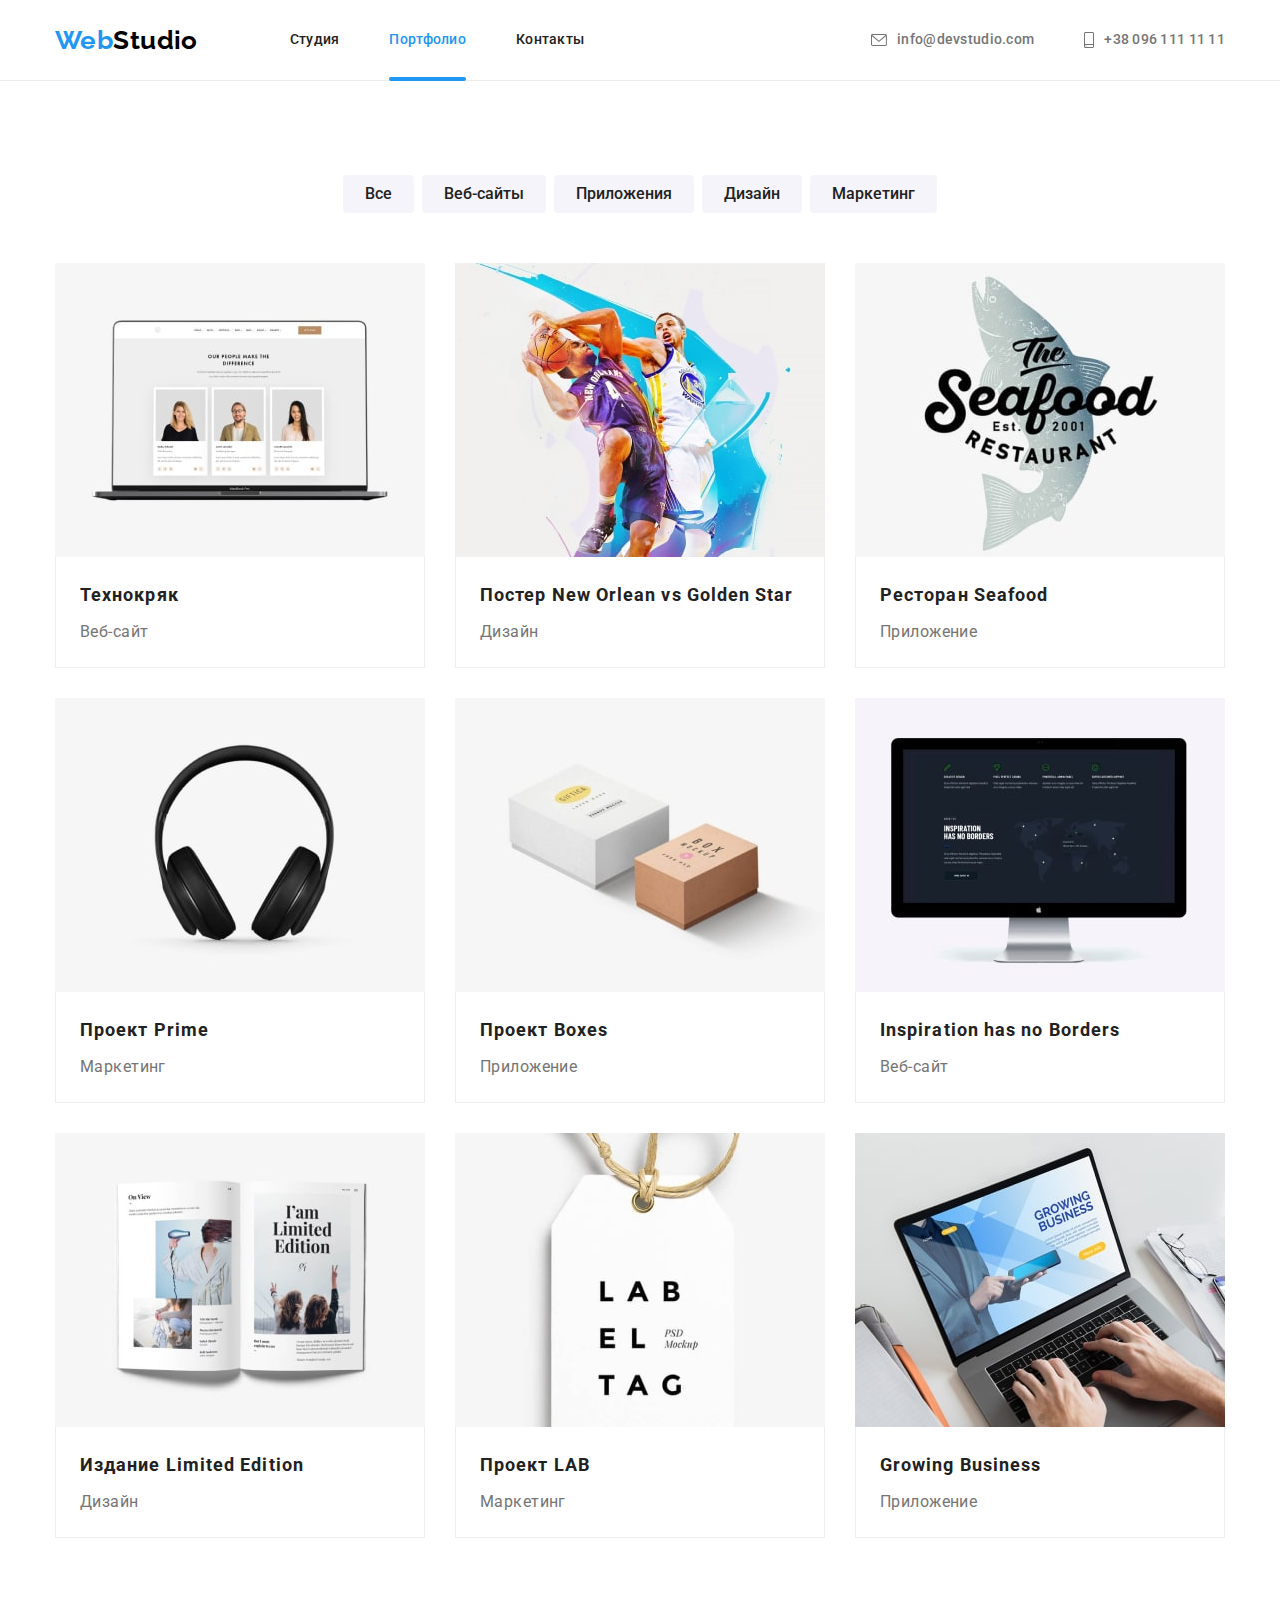
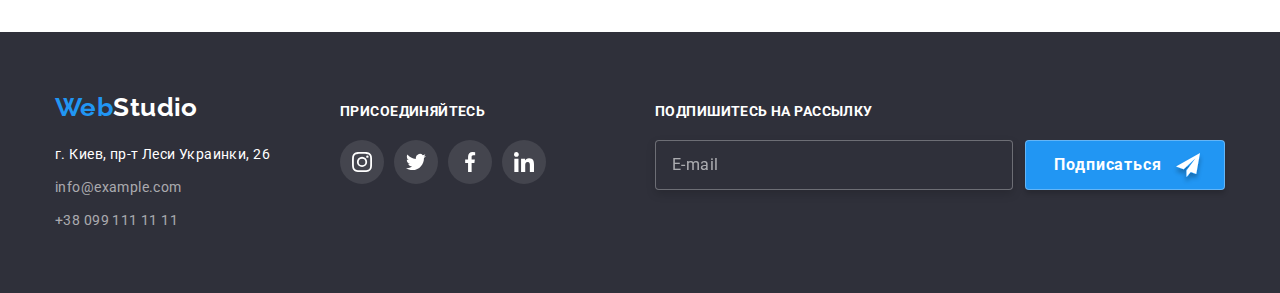
==== portfolio.html @ 06e53507 "begin" ====
<!DOCTYPE html>
<html lang="ru">
<head>
    <meta charset="UTF-8">
    <meta name="viewport" content="width=device-width, initial-scale=1.0">
    <title>WebStudio</title>
    <link rel="preconnect" href="https://fonts.googleapis.com">
    <link rel="preconnect" href="https://fonts.gstatic.com" crossorigin>
    <link href="https://fonts.googleapis.com/css2?family=Raleway:wght@700&family=Roboto:wght@400;500;700;900&display=swap" rel="stylesheet">
    <link rel="stylesheet" href="https://cdnjs.cloudflare.com/ajax/libs/modern-normalize/1.1.0/modern-normalize.min.css">
    <link rel="stylesheet" href="./css/styles.css">
</head>
<body>
     <!-- Header -->
     <header class="header">
        <div class="conteiner main-nav">
            <nav class="navigation">
                <a class="header-logo link" href="./index.html"><span class="logo">Web</span>Studio</a>
                <ul class="navigation-list list">
                    <li class="navigation-list-item">
                        <a class="navigation-list-link link" href="./index.html">Студия</a>
                    </li>
                    <li class="navigation-list-item">
                        <a class="navigation-list-link link current" href="./portfolio.html">Портфолио</a>
                    </li>
                    <li class="navigation-list-item">
                        <a class="navigation-list-link link" href="">Контакты</a>
                    </li>
                </ul>
            </nav>
            <ul class="header-list list">
                <li class="header-list-item">
                    <a class="header-list-link link" href="mailto:info@devstudio.com">
                            <svg class="header-list-svg" width="16" height="12">
                                <use href="./images/icons.svg#envelope"></use>
                            </svg>
                        info@devstudio.com
                    </a>
                </li>
                <li class="header-list-item">
                    <a class="header-list-link link" href="tel:+380961111111">
                            <svg class="header-list-svg" width="10" height="16">
                                <use href="./images/icons.svg#smartphone"></use>
                            </svg>
                            +38 096 111 11 11
                    </a>
                </li>
            </ul>
        </div>
    </header>
    <!-- Portfolio -->
    <main>
        <section class="portfolio section">
            <div class="conteiner">
                <h1 class="visually-hidden">Portfolio</h1>
                <ul class="portfolio-navigation-list list">
                    <li class="portfolio-navigation-item">
                        <button class="portfolio-btn" type="button">Все</button>
                    </li>
                    <li class="portfolio-navigation-item">
                        <button class="portfolio-btn" type="button">Веб-сайты</button>
                    </li>
                    <li class="portfolio-navigation-item">
                        <button class="portfolio-btn" type="button">Приложения</button>
                    </li>
                    <li class="portfolio-navigation-item">
                        <button class="portfolio-btn" type="button">Дизайн</button>
                    </li>
                    <li class="portfolio-navigation-item">
                        <button class="portfolio-btn" type="button">Маркетинг</button>
                    </li>
                </ul>
                <ul class="portfolio-list list">
                    <li class="portfolio-list-item">
                        <a class="portfolio-list-link link" href="">
                            <div class="portfolio-overlay">
                                <img class="portfolio-list-img" src="./images/portfolio1.jpg" alt="Компания 1" width="370" height="294">
                                <p class="portfolio-overlay-text">Ресурс предлагает комплексные предложения с разным уровнем функционала и сервисов. Все это позволит посетителю получить исчерпывающие сведения о компании или частном лице.</p>

                            </div>
                            
                            <div class="portfolio-list-info">
                                <h2 class="portfolio-list-title">Технокряк</h2>
                                <p class="portfolio-list-text">Веб-сайт</p>
                            </div>
                        </a>
                    </li>
                    <li class="portfolio-list-item">
                        <a class="portfolio-list-link link" href="">
                            <div class="portfolio-overlay">
                                <img class="portfolio-list-img" src="./images/portfolio2.jpg" alt="Компания 2" width="370" height="294">
                                <p class="portfolio-overlay-text">Ресурс предлагает комплексные предложения с разным уровнем функционала и сервисов. Все это позволит посетителю получить исчерпывающие сведения о компании или частном лице.</p>

                            </div>
                            
                            <div class="portfolio-list-info">
                                <h2 class="portfolio-list-title">Постер New Orlean vs Golden Star</h2>
                                <p class="portfolio-list-text">Дизайн</p>
                            </div>
                        </a>
                    </li>
                    <li class="portfolio-list-item">
                        <a class="portfolio-list-link link" href="">
                            <div class="portfolio-overlay">
                                <img class="portfolio-list-img" src="./images/portfolio3.jpg" alt="Компания 3" width="370" height="294">
                                <p class="portfolio-overlay-text">Ресурс предлагает комплексные предложения с разным уровнем функционала и сервисов. Все это позволит посетителю получить исчерпывающие сведения о компании или частном лице.</p>

                            </div>
                            <div class="portfolio-list-info">
                                <h2 class="portfolio-list-title">Ресторан Seafood</h2>
                                <p class="portfolio-list-text">Приложение</p>
                            </div>
                        </a>
                    </li>
                    <li class="portfolio-list-item">
                        <a class="portfolio-list-link link" href="">
                            <div class="portfolio-overlay">
                                <img class="portfolio-list-img" src="./images/portfolio4.jpg" alt="Компания 4" width="370" height="294">
                                <p class="portfolio-overlay-text">Ресурс предлагает комплексные предложения с разным уровнем функционала и сервисов. Все это позволит посетителю получить исчерпывающие сведения о компании или частном лице.</p>

                            </div>
                           
                            <div class="portfolio-list-info">
                                <h2 class="portfolio-list-title">Проект Prime</h2>
                                <p class="portfolio-list-text">Маркетинг</p>
                            </div>
                        </a>
                    </li>
                    <li class="portfolio-list-item">
                        <a class="portfolio-list-link link" href="">
                            <div class="portfolio-overlay">
                                <img class="portfolio-list-img" src="./images/portfolio5.jpg" alt="Компания 5" width="370" height="294">
                                <p class="portfolio-overlay-text">Ресурс предлагает комплексные предложения с разным уровнем функционала и сервисов. Все это позволит посетителю получить исчерпывающие сведения о компании или частном лице.</p>

                            </div>
                            
                            <div class="portfolio-list-info">
                                <h2 class="portfolio-list-title">Проект Boxes</h2>
                                <p class="portfolio-list-text">Приложение</p>
                            </div>
                        </a>
                    </li>
                    <li class="portfolio-list-item">
                        <a class="portfolio-list-link link" href="">
                            <div class="portfolio-overlay">
                                <img class="portfolio-list-img" src="./images/portfolio6.jpg" alt="Компания 6" width="370" height="294">
                                <p class="portfolio-overlay-text">Ресурс предлагает комплексные предложения с разным уровнем функционала и сервисов. Все это позволит посетителю получить исчерпывающие сведения о компании или частном лице.</p>

                            </div>
                            
                            <div class="portfolio-list-info">
                                <h2 class="portfolio-list-title">Inspiration has no Borders</h2>
                                <p class="portfolio-list-text">Веб-сайт</p>
                            </div>
                        </a>
                    </li>
                    <li class="portfolio-list-item">
                        <a class="portfolio-list-link link" href="">
                            <div class="portfolio-overlay">
                                <img class="portfolio-list-img" src="./images/portfolio7.jpg" alt="Компания 7" width="370" height="294">
                                <p class="portfolio-overlay-text">Ресурс предлагает комплексные предложения с разным уровнем функционала и сервисов. Все это позволит посетителю получить исчерпывающие сведения о компании или частном лице.</p>

                            </div>
                            
                            <div class="portfolio-list-info">
                                <h2 class="portfolio-list-title">Издание Limited Edition</h2>
                                <p class="portfolio-list-text">Дизайн</p>
                            </div>
                        </a>
                    </li>
                    <li class="portfolio-list-item">
                        <a class="portfolio-list-link link" href="">
                            <div class="portfolio-overlay">
                                <img class="portfolio-list-img" src="./images/portfolio8.jpg" alt="Компания 8" width="370" height="294">
                                <p class="portfolio-overlay-text">Ресурс предлагает комплексные предложения с разным уровнем функционала и сервисов. Все это позволит посетителю получить исчерпывающие сведения о компании или частном лице.</p>

                            </div>
                            
                            <div class="portfolio-list-info">
                                <h2 class="portfolio-list-title">Проект LAB</h2>
                                <p class="portfolio-list-text">Маркетинг</p>
                            </div>
                        </a>
                    </li>
                    <li class="portfolio-list-item">
                        <a class="portfolio-list-link link" href="">
                            <div class="portfolio-overlay">
                                <img class="portfolio-list-img" src="./images/portfolio9.jpg" alt="Компания 9" width="370" height="294">
                                <p class="portfolio-overlay-text">Ресурс предлагает комплексные предложения с разным уровнем функционала и сервисов. Все это позволит посетителю получить исчерпывающие сведения о компании или частном лице.</p>

                            </div>
                            
                            <div class="portfolio-list-info">
                                <h2 class="portfolio-list-title">Growing Business</h2>
                                <p class="portfolio-list-text">Приложение</p>
                            </div>
                        </a>
                    </li>
                </ul>
            </div>

        </section>
    </main>
    <!-- footer -->
    <footer class="footer">
        <div class="conteiner footer-conteiner">
            <div class="footer-info">
                <a class="footer-logo link" href="./index.html"><span class="logo">Web</span>Studio</a>
                <address class="footer-address">
                    <ul class="footer-address-list list">
                        <li class="footer-address-item">
                            <p class="footer-address-text">г. Киев, пр-т Леси Украинки, 26</p>
                        </li>
                        <li class="footer-address-item">
                            <a class="footer-address-link link" href="mailto:info@example.com">info@example.com</a>
                        </li>
                        <li class="footer-address-item">
                            <a class="footer-address-link link" href="tel:+380991111111">+38 099 111 11 11</a>
                        </li>
                    </ul>
                
                </address> 
            </div>
            <div class="footer-social-icon">
                <p class="footer-text">Присоединяйтесь</p>
                <ul class="footer-social-icon-list list">
                    <li class="footer-social-icon-item">
                        <a href="" class="footer-social-icon-link">
                            <svg class="social-icon" width="20" height="20">
                                <use href="./images/icons.svg#instagram"></use>
                            </svg>
                        </a>
                    </li>
                    <li class="footer-social-icon-item">
                        <a href="" class="footer-social-icon-link">
                            <svg class="social-icon" width="20" height="20">
                                <use href="./images/icons.svg#twitter"></use>
                            </svg>
                        </a>
                    </li>
                    <li class="footer-social-icon-item">
                        <a href="" class="footer-social-icon-link">
                            <svg class="social-icon" width="20" height="20">
                                <use href="./images/icons.svg#facebook"></use>
                            </svg>
                        </a>
                    </li>
                    <li class="footer-social-icon-item">
                        <a href="" class="footer-social-icon-link">
                            <svg class="social-icon" width="20" height="20">
                                <use href="./images/icons.svg#linkedin"></use>
                            </svg>
                        </a>
                    </li>
                </ul>


            </div>
            <div class="footer-send">
                <p class="footer-text">Подпишитесь на рассылку</p>
                <form class="footer-form">
                    <label for="footer-name"></label>
                    <input type="email" class="footer-input" name="footer-name" id="footer-name" placeholder="E-mail">
                    <button type="submit" class="footer-btn-send"><span class="send-text">Подписаться</span></button>

                </form>

            </div>
        </div>
    </footer>
    
</body>
</html>
---- css/styles.css ----
:root {
    --accent-color: #2196F3;
    --main-color: #212121; 
    --second-color: #757575;
    --next-color: #FFFFFF;
    --primary-black-color: #000000;
    --bg-color:#2F303A;
    --second-bg-color: #F5F4FA;
    --address-link-color: rgba(255, 255, 255, 0.6);
    --border-color: #EEEEEE;
}
 
body {
    font-family: 'Roboto',  Tahoma, sans-serif;
    color: var( --main-color);
    background-color: var(--next-color);
    letter-spacing: 0.03em;
    font-size: 14px;
}
p, h1, h2, h3, h4, h5, h6 {
    margin: 0;
}
ul {
    padding-left: 0;
    margin: 0;
}
img{
    display: block;
    max-width: 100%;
    height: auto;
}
.link {
    text-decoration: none;
}
.list {
    list-style: none;
}
.visually-hidden {
    position: absolute;
    white-space: nowrap;
    width: 1px;
    height: 1px;
    overflow: hidden;
    border: 0;
    padding: 0;
    clip: rect(0 0 0 0);
    clip-path: inset(50%);
    margin: -1px;
  }
 
.conteiner{
    width: 1200px;
    padding-left: 15px;
    padding-right: 15px;
    margin: 0 auto;

}
.section{
    padding-top: 94px;
    padding-bottom: 94px;
}
.header{
    border-bottom: 1px solid #ECECEC;
}

.header-logo {
    margin-right: 92px;

    font-family: 'Raleway';
    font-weight: 700;
    font-size: 26px;
    line-height: 1.19;
    color: var(--primary-black-color);

}
.logo {
    color: var(--accent-color);
}
.main-nav{
    display: flex;
    align-items: center;
    justify-content: space-between;
}
.navigation{
    display: flex;
    align-items: center;
}
.navigation-list{
    display: flex;
}
.navigation-list-item:not(:last-child){
    margin-right: 50px;
}
.navigation-list-link {
    position: relative;
    display: block;
    padding-top: 32px;
    padding-bottom: 32px;
    

    font-weight: 500;
    line-height: 1.14;
    letter-spacing: 0.02em;
    color: var( --main-color);

    transition: color 250ms cubic-bezier(0.4, 0, 0.2, 1);
}
.current {
    color: var(--accent-color);
}
.current::after{
    content: "";
    display: block;
    position: absolute;
    bottom: -1px;
    height: 4px;
    width: 100%;
    border-radius: 2px;
    background-color: var(--accent-color);
}
.header-list{
    display: flex;
}
.header-list-item:not(:last-child){
    margin-right: 50px;
}

.header-list-link{
    display: flex;
    align-items: center;
    padding-top: 32px;
    padding-bottom: 32px;

    font-weight: 500;
    line-height: 1.14;
    letter-spacing: 0.02em;
    color: var( --second-color);
    fill: var(--second-color);
    
    transition: color 250ms cubic-bezier(0.4, 0, 0.2, 1),
                fill 250ms cubic-bezier(0.4, 0, 0.2, 1);

}
.navigation-list-link:hover,
.navigation-list-link:focus{
    color: var(--accent-color);
}
.header-list-svg{
    margin-right: 10px;
    
}

.header-list-link:hover,
.header-list-link:focus{
    color: var(--accent-color);
    fill: var(--accent-color);
    
}


.hero{
    padding-top: 200px;
    padding-bottom: 200px;
    text-align: center;

    height: 600px;
    max-width: 1600px;
    margin-left: auto;
    margin-right: auto;
    background-color: var(--bg-color);
    background-image: linear-gradient(rgba(47, 48, 58, 0.4), rgba(47, 48, 58, 0.4)), url(../images/hero.jpg);
    background-repeat: no-repeat;
    background-size: cover;
    background-position: center;
    
 }
.hero-title{
    width: 696px;
    margin: 0 auto;
    margin-bottom: 30px;
    font-weight: 900;
    font-size: 44px;
    line-height: 1.36;
    letter-spacing: 0.06em;
    text-transform: uppercase;
    color: var(--next-color);
}
.hero-btn{
    text-align: center;
    border: none;
    border-radius: 4px;
    
    background-color: var(--accent-color);
    font-family: 'Roboto';
    font-weight: 700;
    font-size: 16px;
    line-height: 1.88;
    letter-spacing: 0.06em;
    color: var(--next-color);
    cursor: pointer;
    
    min-width: 200px;
    height: 50px;

}
.about-us-list{
    display: flex;
}
.about-us-item{
    width: 270px;
}
.about-us-item:not(:last-child){
    margin-right: 30px;
}
.about-us-icon{
    display: flex;
    justify-content: center;
    align-items: center;
    height: 120px;
    background-color: #F5F4FA;
    border-radius: 4px;
    margin-bottom: 30px;
}
.about-us-title{
    margin-bottom: 10px;

    font-size: 14px;
    line-height: 1.14;
    text-transform: uppercase;
}
.about-us-text{
    line-height: 1.71;
    color: var(--second-color);
}
.our-work{
    padding-bottom: 94px;
}
.our-work-list{
    display: flex;
}
.our-work-item:not(:last-child){
margin-right: 30px;
}
.our-work-item{
    position: relative;
}
.our-work-content{
    display: flex;
    justify-content: center;
    align-items: center;
    position: absolute;
    bottom: 0;
    left: 0;
    width: 100%;
    height: 70px;
    background-color: rgba(47, 48, 58, 0.8);
    
}
.our-work-text{
    font-weight: 700;
    line-height: 1.14;
    text-transform: uppercase;

    color: #FFFFFF;

}
.our-work-title,
.our-team-title,
.client-title{
    margin-bottom: 50px;
    font-size: 36px;
    line-height: 1.17;
    text-align: center;
}
.our-team{
    background-color:#F5F4FA;
}
.our-team-list{
    display: flex;
}
.our-team-item{
    width: 270px;
    border-radius: 4px;
    overflow: hidden;
    background-color: #fff;
    box-shadow: 0px 4px 4px 0px rgba(0, 0, 0, 0.25);
}
.our-team-item:not(:last-child){
    margin-right: 30px;
}
.our-team-info{
    padding-top: 30px;
    padding-bottom: 30px;
    padding-right: 32px;
    padding-left: 32px;
    text-align: center;
}
.our-team-name{
    margin-bottom: 10px;
    font-weight: 500;
    font-size: 16px;
    line-height: 1.19;
}

.our-team-text{
    font-size: 16px;
    line-height: 1.19;
    color: var(--second-color);
}
.our-team-social-icon-list{
    display: flex;
    justify-content: space-between;
    margin-top: 16px;
}
.our-team-social-icon-link{
    display: flex;
    justify-content: center;
    align-items: center;
    width: 44px;
    height: 44px;
    border-radius: 50%;
    fill: #AFB1B8; 

    transition: background-color 250ms cubic-bezier(0.4, 0, 0.2, 1),
                fill 250ms cubic-bezier(0.4, 0, 0.2, 1);
}

.our-team-social-icon-link:hover,
.our-team-social-icon-link:focus{
    background-color: var(--accent-color);
    fill: var(--next-color);
}
.client-list{
    display: flex;
}
.client-link{
    display: flex;
    justify-content: center;
    align-items: center;
    width: 170px;
    height: 92px;
    border-radius: 4px;
    fill: #AFB1B8; 
    border: 1px solid #AFB1B8;

    transition: border 250ms cubic-bezier(0.4, 0, 0.2, 1),
                fill 250ms cubic-bezier(0.4, 0, 0.2, 1);
}
.client-link:hover,
.client-link:focus{
    border: 1px solid var(--accent-color);
    fill: var(--accent-color);
}
.client-item:not(:last-child){
    margin-right: 30px;
}
.footer{
    background-color: var(--bg-color);
    padding-top: 60px;
    padding-bottom: 60px;
    }
.footer-conteiner{
    display: flex;
    align-items: baseline;
    }
.footer-logo {
    font-family: 'Raleway';
    font-weight: 700;
    font-size: 26px;
    line-height: 1.19;
    color: var(--next-color);

}
.logo {
    color: var(--accent-color);
}

.footer-address{
    margin-top: 20px;
}
.footer-address-item:not(:last-child){
    margin-bottom: 9px;
}
.footer-address-text{
    font-style: normal;
    line-height: 1.71;
    color: var(--next-color);

}
.footer-address-link{
    font-style: normal;
    line-height: 1.71;
    color: var(--address-link-color);
}

.footer-text{
    font-weight: 700;
    line-height: 1.14;
    text-transform: uppercase;
    color: #FFFFFF;
    margin-bottom: 20px;

}
.footer-social-icon{
    margin-left: 70px;
    margin-right: auto;
}
.footer-social-icon-list{
    display: flex;
}
.footer-social-icon-item:not(:last-child){
    margin-right: 10px;
}
.footer-social-icon-link{
    display: flex;
    justify-content: center;
    align-items: center;
    width: 44px;
    height: 44px;
    border-radius: 50%;
    fill: var(--next-color);
    background-color: rgba(255, 255, 255, 0.1);

    transition: background-color 250ms cubic-bezier(0.4, 0, 0.2, 1);
}
.footer-social-icon-link:hover,
.footer-social-icon-link:focus{
    background-color: var(--accent-color);
}
.footer-form{
    display: flex;
}
.footer-form input::placeholder{
    font-family: 'Roboto';
font-style: normal;
font-weight: 400;
font-size: 16px;
line-height: 1.25;
align-items: center;
letter-spacing: 0.03em;

color: rgba(255, 255, 255, 0.6);

}
.footer-input{
    width: 358px;
    height: 50px;
    border: 1px solid rgba(255, 255, 255, 0.3);
    filter: drop-shadow(0px 4px 4px rgba(0, 0, 0, 0.15));
    border-radius: 4px;
    background-color: var(--bg-color);
    padding-left: 16px;
    color: var(--next-color);
}
.footer-btn-send{
    min-width: 200px;
    height: 50px;
    background-color: var(--accent-color);
    color: var(--next-color);
    cursor: pointer;
    border: 1px solid rgba(255, 255, 255, 0.3);
    box-shadow: 0px 4px 4px rgba(0, 0, 0, 0.15);
    border-radius: 4px;
    margin-left: 12px;
}
.send-text{
    font-family: 'Roboto';
    font-weight: 700;
    font-size: 16px;
    line-height: 1.88;
    letter-spacing: 0.06em;
       
    display: flex;
    justify-content: center;
    align-items: center;
     
}
.send-text::after{
    content: url(../images/icon-send.svg);
    
    width: 24px;
    height: 24px;
    margin-left: 10px;
       
}
.backdrop{
    position: fixed;
    width: 100%;
    height: 100%;
    top: 0;
    left: 0;
    background-color: rgba(0, 0, 0, 0.2);
    opacity: 1;
    transition: opacity 250ms cubic-bezier(0.4, 0, 0.2, 1);
    
    
}
.modal{
    width: 528px;
    
    background-color: #fff;
    border-radius: 4px;
    box-shadow: (0px 4px 4px rgba(0, 0, 0, 0.25));

    position: absolute;
    top: 50%;
    left: 50%;
    transform: translate(-50%, -50%) scale(1,1);
    transition: transform 250ms cubic-bezier(0.4, 0, 0.2, 1);
    
    padding: 40px;
    
}
.close-btn{
    position: absolute;
    top: 8px;
    right: 8px;
    display: flex;
    justify-content: center;
    align-items: center;
    width: 30px;
    height: 30px;
    
    background-color: #fff;
    border-radius: 50%;
    border: 1px solid rgba(0, 0, 0, 0.1);
    transition: fill 250ms cubic-bezier(0.4, 0, 0.2, 1);
}
.close-btn:hover,
.close-btn:focus{
   fill: var(--accent-color);
}
.modal-title{
font-weight: 700;
font-size: 20px;
line-height: 1.15;
text-align: center;
margin-bottom: 12px;
    
}
.modal-form{
    width: 448px;
}
.modal-form-group{
    display: flex;
    flex-direction: column;
}
.modal-form-group:not(:last-child){
    margin-bottom: 10px;
}
.modal-form-group:last-child{

    margin-bottom: 20px;    
}
.modal-form-text{
    font-size: 12px;
    line-height: 1.17;
    letter-spacing: 0.01em;
    margin-bottom: 4px;

    color: var(--second-color);

}
.modal-form-part{
    position: relative;
}
.modal-input{
    padding: 11px 42px;
    border: 1px solid rgba(33, 33, 33, 0.2);
    border-radius: 4px;
    width: 100%;
    transition: outline-color 250ms cubic-bezier(0.4, 0, 0.2, 1);

}
.modal-svg{
    position: absolute;
    top: 50%;
    left: 12px;
    transform: translateY(-50%);
    transition: fill 250ms cubic-bezier(0.4, 0, 0.2, 1);
}
.modal-textarea:focus,
.modal-input:focus{
   outline-color: var(--accent-color);
}

.modal-input:focus +.modal-svg{
    fill: var(--accent-color);
}
.modal-textarea{
    resize: none;
    width: 100%;
    height: 120px;
    border: 1px solid rgba(33, 33, 33, 0.2);
    border-radius: 4px; 
    padding: 12px 16px;
    transition: outline-color 250ms cubic-bezier(0.4, 0, 0.2, 1);

}
.modal-textarea::placeholder{
    font-family: 'Roboto';
    font-style: normal;
    font-weight: 400;
    font-size: 12px;
    line-height: 14px;
    letter-spacing: 0.01em;


    color: rgba(117, 117, 117, 0.5);
}

.checkbox-input{
    position: absolute;
    width: 1px;
    height: 1px;
    margin: -1px;
    border: 0;
    padding: 0;
    clip: rect(0 0 0 0);
    overflow: hidden;
}

.checkbox-text{
    line-height: 1.71;
    color: #757575;
}
.checkbox-link{
    line-height: 1.71;
    color: var(--accent-color);
    text-decoration-line: underline;

}
.checkbox-text::before{
    content: " ";
    display: inline-block;
    width: 16px;
    height: 15px;
    margin-right: 8px;
    border: 2px solid #212121;
    vertical-align: middle;
   
}
.checkbox-input:checked + .checkbox-label .checkbox-text::before{
    background-color: var(--accent-color);
    background-image: url(../images/iconcheck.svg);
    border: 2px solid var(--accent-color);
}
.modal-checkbox{
    text-align: center;
}
.modal-form-btn{
    text-align: center;
    margin-top: 30px;
}
.modal-btn-send{
    text-align: center;
    border: none;
    border-radius: 4px;
    
    background-color: var(--accent-color);
    box-shadow: 0px 4px 4px rgba(0, 0, 0, 0.15);
    font-family: 'Roboto';
    font-weight: 700;
    font-size: 16px;
    line-height: 1.88;
    letter-spacing: 0.06em;
    color: var(--next-color);
    cursor: pointer;
    
    min-width: 200px;
    height: 50px;
    transition: background-color 250ms cubic-bezier(0.4, 0, 0.2, 1);

}
.modal-btn-send:hover,
.modal-btn-send:focus{
    background-color: #188CE8;
}
.is-hidden{
    opacity: 0;
    visibility: hidden;
    pointer-events: none;
}
.is-hidden .modal{
    transform: translate(-50%, -50%) scale(0.1,0.1);
}

.portfolio-navigation-list{
    display: flex;
    justify-content: center;
    margin-bottom: 50px;
}
.portfolio-navigation-item:not(:last-child){
    margin-right: 8px;
}
.portfolio-btn{
    cursor: pointer;
    border: none;
    border-radius: 4px;
    padding: 6px 22px;
    font-family: 'Roboto';
    font-weight: 500;
    font-size: 16px;
    line-height: 1.62;
    color: var(--main-color);
    background-color: var(--second-bg-color);
    transition: background-color 250ms cubic-bezier(0.4, 0, 0.2, 1),
                color 250ms cubic-bezier(0.4, 0, 0.2, 1),
                box-shadow 250ms cubic-bezier(0.4, 0, 0.2, 1);


}
.portfolio-btn:hover,
.portfolio-btn:focus{
    color: var(--next-color);
    background-color: var(--accent-color);
    box-shadow: 0px 4px 4px 0px rgba(0, 0, 0, 0.25);
}

.portfolio-list{
    display: flex;
    flex-wrap: wrap;

    margin-left: -30px;
    margin-top: -30px;
}
.portfolio-list-item{
    flex-basis: calc(100%/3-30px);
    margin-left: 30px;
    margin-top: 30px;

}
.portfolio-list-link{
    display: block;

    transition: overflow 250ms cubic-bezier(0.4, 0, 0.2, 1),
                border-radius 250ms cubic-bezier(0.4, 0, 0.2, 1),
                box-shadow 250ms cubic-bezier(0.4, 0, 0.2, 1);
}
.portfolio-list-link:hover,
.portfolio-list-link:focus{
    overflow: hidden;
    border-radius: 4px;
    box-shadow: 0px 4px 4px 0px rgba(0, 0, 0, 0.25);
}
.portfolio-overlay{
    position: relative;
    overflow: hidden;
    
}
.portfolio-overlay-text{
    position: absolute;
    left: 0;
    top: 0;
    width: 100%;
    height: 100%;
    padding: 63px 24px;
    background-color: rgba(33, 150, 243, 0.9);

    font-size: 18px;
    line-height: 1.56;
    letter-spacing: 0.03em;
    color: #FFFFFF;
    transform: translateY(101%);
    transition: transform 250ms cubic-bezier(0.4, 0, 0.2, 1);
    
}
.portfolio-list-link:hover .portfolio-overlay-text{
    transform: translateY(0);
}

.portfolio-list-info{
    padding: 20px 24px;
    border-right: 1px solid var(--border-color);
    border-bottom: 1px solid var(--border-color);
    border-left: 1px solid var(--border-color);
    
}
.portfolio-list-title{
    margin-bottom: 4px;

    font-weight: 700;
    font-size: 18px;
    line-height: 2;
    letter-spacing: 0.06em;
    color: var(--main-color)

}
.portfolio-list-text{
    font-size: 16px;
    line-height: 1.88;
    color: var(--second-color);
}
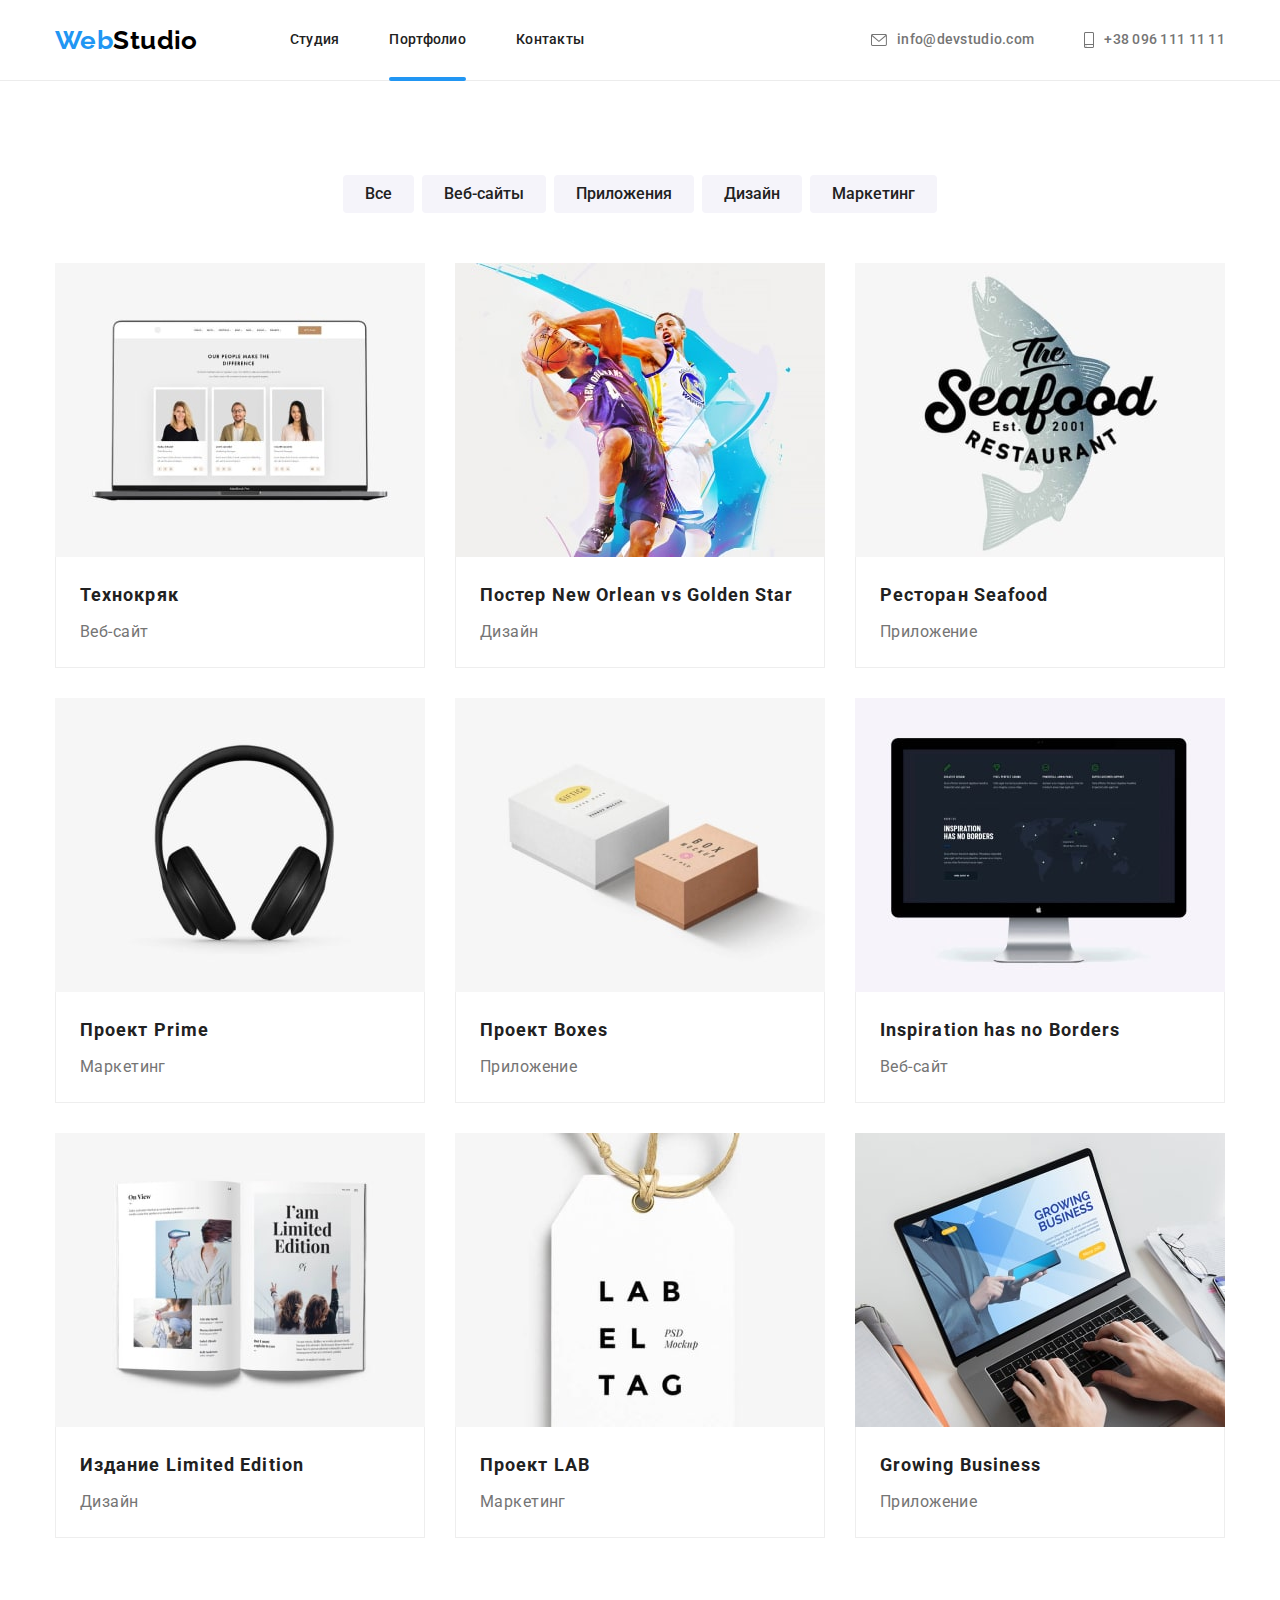
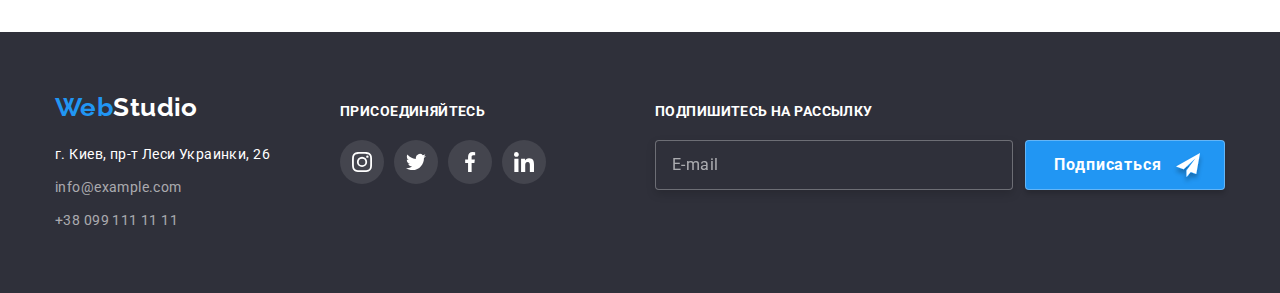
==== commit d82e4c72: "Sass" ====
--- a/portfolio.html
+++ b/portfolio.html
@@ -8,38 +8,38 @@
     <link rel="preconnect" href="https://fonts.gstatic.com" crossorigin>
     <link href="https://fonts.googleapis.com/css2?family=Raleway:wght@700&family=Roboto:wght@400;500;700;900&display=swap" rel="stylesheet">
     <link rel="stylesheet" href="https://cdnjs.cloudflare.com/ajax/libs/modern-normalize/1.1.0/modern-normalize.min.css">
-    <link rel="stylesheet" href="./css/styles.css">
+    <link rel="stylesheet" href="./css/main.min.css">
 </head>
 <body>
      <!-- Header -->
      <header class="header">
         <div class="conteiner main-nav">
             <nav class="navigation">
-                <a class="header-logo link" href="./index.html"><span class="logo">Web</span>Studio</a>
+                <a class="logo link" href="./index.html"><span class="logo__accent">Web</span>Studio</a>
                 <ul class="navigation-list list">
-                    <li class="navigation-list-item">
-                        <a class="navigation-list-link link" href="./index.html">Студия</a>
-                    </li>
-                    <li class="navigation-list-item">
-                        <a class="navigation-list-link link current" href="./portfolio.html">Портфолио</a>
-                    </li>
-                    <li class="navigation-list-item">
-                        <a class="navigation-list-link link" href="">Контакты</a>
+                    <li class="navigation-list__item">
+                        <a class="navigation-list__link link " href="./index.html">Студия</a>
+                    </li>
+                    <li class="navigation-list__item">
+                        <a class="navigation-list__link link current" href="./portfolio.html">Портфолио</a>
+                    </li>
+                    <li class="navigation-list__item">
+                        <a class="navigation-list__link link" href="">Контакты</a>
                     </li>
                 </ul>
             </nav>
-            <ul class="header-list list">
-                <li class="header-list-item">
-                    <a class="header-list-link link" href="mailto:info@devstudio.com">
-                            <svg class="header-list-svg" width="16" height="12">
+            <ul class="info-list list">
+                <li class="info-list__item">
+                    <a class="info-list__link link" href="mailto:info@devstudio.com">
+                            <svg class="info-list__svg" width="16" height="12">
                                 <use href="./images/icons.svg#envelope"></use>
                             </svg>
                         info@devstudio.com
                     </a>
                 </li>
-                <li class="header-list-item">
-                    <a class="header-list-link link" href="tel:+380961111111">
-                            <svg class="header-list-svg" width="10" height="16">
+                <li class="info-list__item">
+                    <a class="info-list__link link" href="tel:+380961111111">
+                            <svg class="info-list__svg" width="10" height="16">
                                 <use href="./images/icons.svg#smartphone"></use>
                             </svg>
                             +38 096 111 11 11
@@ -53,146 +53,146 @@
         <section class="portfolio section">
             <div class="conteiner">
                 <h1 class="visually-hidden">Portfolio</h1>
-                <ul class="portfolio-navigation-list list">
-                    <li class="portfolio-navigation-item">
-                        <button class="portfolio-btn" type="button">Все</button>
-                    </li>
-                    <li class="portfolio-navigation-item">
-                        <button class="portfolio-btn" type="button">Веб-сайты</button>
-                    </li>
-                    <li class="portfolio-navigation-item">
-                        <button class="portfolio-btn" type="button">Приложения</button>
-                    </li>
-                    <li class="portfolio-navigation-item">
-                        <button class="portfolio-btn" type="button">Дизайн</button>
-                    </li>
-                    <li class="portfolio-navigation-item">
-                        <button class="portfolio-btn" type="button">Маркетинг</button>
-                    </li>
-                </ul>
-                <ul class="portfolio-list list">
-                    <li class="portfolio-list-item">
-                        <a class="portfolio-list-link link" href="">
-                            <div class="portfolio-overlay">
-                                <img class="portfolio-list-img" src="./images/portfolio1.jpg" alt="Компания 1" width="370" height="294">
-                                <p class="portfolio-overlay-text">Ресурс предлагает комплексные предложения с разным уровнем функционала и сервисов. Все это позволит посетителю получить исчерпывающие сведения о компании или частном лице.</p>
-
-                            </div>
-                            
-                            <div class="portfolio-list-info">
-                                <h2 class="portfolio-list-title">Технокряк</h2>
-                                <p class="portfolio-list-text">Веб-сайт</p>
-                            </div>
-                        </a>
-                    </li>
-                    <li class="portfolio-list-item">
-                        <a class="portfolio-list-link link" href="">
-                            <div class="portfolio-overlay">
-                                <img class="portfolio-list-img" src="./images/portfolio2.jpg" alt="Компания 2" width="370" height="294">
-                                <p class="portfolio-overlay-text">Ресурс предлагает комплексные предложения с разным уровнем функционала и сервисов. Все это позволит посетителю получить исчерпывающие сведения о компании или частном лице.</p>
-
-                            </div>
-                            
-                            <div class="portfolio-list-info">
-                                <h2 class="portfolio-list-title">Постер New Orlean vs Golden Star</h2>
-                                <p class="portfolio-list-text">Дизайн</p>
-                            </div>
-                        </a>
-                    </li>
-                    <li class="portfolio-list-item">
-                        <a class="portfolio-list-link link" href="">
-                            <div class="portfolio-overlay">
-                                <img class="portfolio-list-img" src="./images/portfolio3.jpg" alt="Компания 3" width="370" height="294">
-                                <p class="portfolio-overlay-text">Ресурс предлагает комплексные предложения с разным уровнем функционала и сервисов. Все это позволит посетителю получить исчерпывающие сведения о компании или частном лице.</p>
-
-                            </div>
-                            <div class="portfolio-list-info">
-                                <h2 class="portfolio-list-title">Ресторан Seafood</h2>
-                                <p class="portfolio-list-text">Приложение</p>
-                            </div>
-                        </a>
-                    </li>
-                    <li class="portfolio-list-item">
-                        <a class="portfolio-list-link link" href="">
-                            <div class="portfolio-overlay">
-                                <img class="portfolio-list-img" src="./images/portfolio4.jpg" alt="Компания 4" width="370" height="294">
-                                <p class="portfolio-overlay-text">Ресурс предлагает комплексные предложения с разным уровнем функционала и сервисов. Все это позволит посетителю получить исчерпывающие сведения о компании или частном лице.</p>
+                <ul class="menu list">
+                    <li class="menu__item">
+                        <button class="menu__btn" type="button">Все</button>
+                    </li>
+                    <li class="menu__item">
+                        <button class="menu__btn" type="button">Веб-сайты</button>
+                    </li>
+                    <li class="menu__item">
+                        <button class="menu__btn" type="button">Приложения</button>
+                    </li>
+                    <li class="menu__item">
+                        <button class="menu__btn" type="button">Дизайн</button>
+                    </li>
+                    <li class="menu__item">
+                        <button class="menu__btn" type="button">Маркетинг</button>
+                    </li>
+                </ul>
+                <ul class="portfolio__list list">
+                    <li class="portfolio__item">
+                        <a class="portfolio__link link" href="">
+                            <div class="portfolio__overlay">
+                                <img class="portfolio__img" src="./images/portfolio1.jpg" alt="Компания 1" width="370" height="294">
+                                <p class="portfolio__text">Ресурс предлагает комплексные предложения с разным уровнем функционала и сервисов. Все это позволит посетителю получить исчерпывающие сведения о компании или частном лице.</p>
+
+                            </div>
+                            
+                            <div class="portfolio__info">
+                                <h2 class="portfolio__title">Технокряк</h2>
+                                <p class="portfolio__name">Веб-сайт</p>
+                            </div>
+                        </a>
+                    </li>
+                    <li class="portfolio__item">
+                        <a class="portfolio__link link" href="">
+                            <div class="portfolio__overlay">
+                                <img class="portfolio__img" src="./images/portfolio2.jpg" alt="Компания 2" width="370" height="294">
+                                <p class="portfolio__text">Ресурс предлагает комплексные предложения с разным уровнем функционала и сервисов. Все это позволит посетителю получить исчерпывающие сведения о компании или частном лице.</p>
+
+                            </div>
+                            
+                            <div class="portfolio__info">
+                                <h2 class="portfolio__title">Постер New Orlean vs Golden Star</h2>
+                                <p class="portfolio__name">Дизайн</p>
+                            </div>
+                        </a>
+                    </li>
+                    <li class="portfolio__item">
+                        <a class="portfolio__link link" href="">
+                            <div class="portfolio__overlay">
+                                <img class="portfolio__img" src="./images/portfolio3.jpg" alt="Компания 3" width="370" height="294">
+                                <p class="portfolio__text">Ресурс предлагает комплексные предложения с разным уровнем функционала и сервисов. Все это позволит посетителю получить исчерпывающие сведения о компании или частном лице.</p>
+
+                            </div>
+                            <div class="portfolio__info">
+                                <h2 class="portfolio__title">Ресторан Seafood</h2>
+                                <p class="portfolio__name">Приложение</p>
+                            </div>
+                        </a>
+                    </li>
+                    <li class="portfolio__item">
+                        <a class="portfolio__link link" href="">
+                            <div class="portfolio__overlay">
+                                <img class="portfolio__img" src="./images/portfolio4.jpg" alt="Компания 4" width="370" height="294">
+                                <p class="portfolio__text">Ресурс предлагает комплексные предложения с разным уровнем функционала и сервисов. Все это позволит посетителю получить исчерпывающие сведения о компании или частном лице.</p>
 
                             </div>
                            
-                            <div class="portfolio-list-info">
-                                <h2 class="portfolio-list-title">Проект Prime</h2>
-                                <p class="portfolio-list-text">Маркетинг</p>
-                            </div>
-                        </a>
-                    </li>
-                    <li class="portfolio-list-item">
-                        <a class="portfolio-list-link link" href="">
-                            <div class="portfolio-overlay">
-                                <img class="portfolio-list-img" src="./images/portfolio5.jpg" alt="Компания 5" width="370" height="294">
-                                <p class="portfolio-overlay-text">Ресурс предлагает комплексные предложения с разным уровнем функционала и сервисов. Все это позволит посетителю получить исчерпывающие сведения о компании или частном лице.</p>
-
-                            </div>
-                            
-                            <div class="portfolio-list-info">
-                                <h2 class="portfolio-list-title">Проект Boxes</h2>
-                                <p class="portfolio-list-text">Приложение</p>
-                            </div>
-                        </a>
-                    </li>
-                    <li class="portfolio-list-item">
-                        <a class="portfolio-list-link link" href="">
-                            <div class="portfolio-overlay">
-                                <img class="portfolio-list-img" src="./images/portfolio6.jpg" alt="Компания 6" width="370" height="294">
-                                <p class="portfolio-overlay-text">Ресурс предлагает комплексные предложения с разным уровнем функционала и сервисов. Все это позволит посетителю получить исчерпывающие сведения о компании или частном лице.</p>
-
-                            </div>
-                            
-                            <div class="portfolio-list-info">
-                                <h2 class="portfolio-list-title">Inspiration has no Borders</h2>
-                                <p class="portfolio-list-text">Веб-сайт</p>
-                            </div>
-                        </a>
-                    </li>
-                    <li class="portfolio-list-item">
-                        <a class="portfolio-list-link link" href="">
-                            <div class="portfolio-overlay">
-                                <img class="portfolio-list-img" src="./images/portfolio7.jpg" alt="Компания 7" width="370" height="294">
-                                <p class="portfolio-overlay-text">Ресурс предлагает комплексные предложения с разным уровнем функционала и сервисов. Все это позволит посетителю получить исчерпывающие сведения о компании или частном лице.</p>
-
-                            </div>
-                            
-                            <div class="portfolio-list-info">
-                                <h2 class="portfolio-list-title">Издание Limited Edition</h2>
-                                <p class="portfolio-list-text">Дизайн</p>
-                            </div>
-                        </a>
-                    </li>
-                    <li class="portfolio-list-item">
-                        <a class="portfolio-list-link link" href="">
-                            <div class="portfolio-overlay">
-                                <img class="portfolio-list-img" src="./images/portfolio8.jpg" alt="Компания 8" width="370" height="294">
-                                <p class="portfolio-overlay-text">Ресурс предлагает комплексные предложения с разным уровнем функционала и сервисов. Все это позволит посетителю получить исчерпывающие сведения о компании или частном лице.</p>
-
-                            </div>
-                            
-                            <div class="portfolio-list-info">
-                                <h2 class="portfolio-list-title">Проект LAB</h2>
-                                <p class="portfolio-list-text">Маркетинг</p>
-                            </div>
-                        </a>
-                    </li>
-                    <li class="portfolio-list-item">
-                        <a class="portfolio-list-link link" href="">
-                            <div class="portfolio-overlay">
-                                <img class="portfolio-list-img" src="./images/portfolio9.jpg" alt="Компания 9" width="370" height="294">
-                                <p class="portfolio-overlay-text">Ресурс предлагает комплексные предложения с разным уровнем функционала и сервисов. Все это позволит посетителю получить исчерпывающие сведения о компании или частном лице.</p>
-
-                            </div>
-                            
-                            <div class="portfolio-list-info">
-                                <h2 class="portfolio-list-title">Growing Business</h2>
-                                <p class="portfolio-list-text">Приложение</p>
+                            <div class="portfolio__info">
+                                <h2 class="portfolio__title">Проект Prime</h2>
+                                <p class="portfolio__name">Маркетинг</p>
+                            </div>
+                        </a>
+                    </li>
+                    <li class="portfolio__item">
+                        <a class="portfolio__link link" href="">
+                            <div class="portfolio__overlay">
+                                <img class="portfolio__img" src="./images/portfolio5.jpg" alt="Компания 5" width="370" height="294">
+                                <p class="portfolio__text">Ресурс предлагает комплексные предложения с разным уровнем функционала и сервисов. Все это позволит посетителю получить исчерпывающие сведения о компании или частном лице.</p>
+
+                            </div>
+                            
+                            <div class="portfolio__info">
+                                <h2 class="portfolio__title">Проект Boxes</h2>
+                                <p class="portfolio__name">Приложение</p>
+                            </div>
+                        </a>
+                    </li>
+                    <li class="portfolio__item">
+                        <a class="portfolio__link link" href="">
+                            <div class="portfolio__overlay">
+                                <img class="portfolio__img" src="./images/portfolio6.jpg" alt="Компания 6" width="370" height="294">
+                                <p class="portfolio__text">Ресурс предлагает комплексные предложения с разным уровнем функционала и сервисов. Все это позволит посетителю получить исчерпывающие сведения о компании или частном лице.</p>
+
+                            </div>
+                            
+                            <div class="portfolio__info">
+                                <h2 class="portfolio__title">Inspiration has no Borders</h2>
+                                <p class="portfolio__name">Веб-сайт</p>
+                            </div>
+                        </a>
+                    </li>
+                    <li class="portfolio__item">
+                        <a class="portfolio__link link" href="">
+                            <div class="portfolio__overlay">
+                                <img class="portfolio__img" src="./images/portfolio7.jpg" alt="Компания 7" width="370" height="294">
+                                <p class="portfolio__text">Ресурс предлагает комплексные предложения с разным уровнем функционала и сервисов. Все это позволит посетителю получить исчерпывающие сведения о компании или частном лице.</p>
+
+                            </div>
+                            
+                            <div class="portfolio__info">
+                                <h2 class="portfolio__title">Издание Limited Edition</h2>
+                                <p class="portfolio__name">Дизайн</p>
+                            </div>
+                        </a>
+                    </li>
+                    <li class="portfolio__item">
+                        <a class="portfolio__link link" href="">
+                            <div class="portfolio__overlay">
+                                <img class="portfolio__img" src="./images/portfolio8.jpg" alt="Компания 8" width="370" height="294">
+                                <p class="portfolio__text">Ресурс предлагает комплексные предложения с разным уровнем функционала и сервисов. Все это позволит посетителю получить исчерпывающие сведения о компании или частном лице.</p>
+
+                            </div>
+                            
+                            <div class="portfolio__info">
+                                <h2 class="portfolio__title">Проект LAB</h2>
+                                <p class="portfolio__name">Маркетинг</p>
+                            </div>
+                        </a>
+                    </li>
+                    <li class="portfolio__item">
+                        <a class="portfolio__link link" href="">
+                            <div class="portfolio__overlay">
+                                <img class="portfolio__mg" src="./images/portfolio9.jpg" alt="Компания 9" width="370" height="294">
+                                <p class="portfolio__text">Ресурс предлагает комплексные предложения с разным уровнем функционала и сервисов. Все это позволит посетителю получить исчерпывающие сведения о компании или частном лице.</p>
+
+                            </div>
+                            
+                            <div class="portfolio__info">
+                                <h2 class="portfolio__title">Growing Business</h2>
+                                <p class="portfolio__name">Приложение</p>
                             </div>
                         </a>
                     </li>
@@ -203,51 +203,51 @@
     </main>
     <!-- footer -->
     <footer class="footer">
-        <div class="conteiner footer-conteiner">
+        <div class="conteiner footer__conteiner">
             <div class="footer-info">
-                <a class="footer-logo link" href="./index.html"><span class="logo">Web</span>Studio</a>
-                <address class="footer-address">
-                    <ul class="footer-address-list list">
-                        <li class="footer-address-item">
-                            <p class="footer-address-text">г. Киев, пр-т Леси Украинки, 26</p>
+                <a class="logo footer__logo link" href="./index.html"><span class="logo__accent">Web</span>Studio</a>
+                <address class="address">
+                    <ul class="address__list list">
+                        <li class="address__item">
+                            <p class="address__text">г. Киев, пр-т Леси Украинки, 26</p>
                         </li>
-                        <li class="footer-address-item">
-                            <a class="footer-address-link link" href="mailto:info@example.com">info@example.com</a>
+                        <li class="address__item">
+                            <a class="address__link link" href="mailto:info@example.com">info@example.com</a>
                         </li>
-                        <li class="footer-address-item">
-                            <a class="footer-address-link link" href="tel:+380991111111">+38 099 111 11 11</a>
+                        <li class="address__item">
+                            <a class="address__link link" href="tel:+380991111111">+38 099 111 11 11</a>
                         </li>
                     </ul>
                 
                 </address> 
             </div>
-            <div class="footer-social-icon">
-                <p class="footer-text">Присоединяйтесь</p>
-                <ul class="footer-social-icon-list list">
-                    <li class="footer-social-icon-item">
-                        <a href="" class="footer-social-icon-link">
-                            <svg class="social-icon" width="20" height="20">
+            <div class="subscription">
+                <p class="footer__title">Присоединяйтесь</p>
+                <ul class="subscription__list list">
+                    <li class="subscription__item">
+                        <a href="" class="social-list__link subscription__link">
+                            <svg class="subscription__icon" width="20" height="20">
                                 <use href="./images/icons.svg#instagram"></use>
                             </svg>
                         </a>
                     </li>
-                    <li class="footer-social-icon-item">
-                        <a href="" class="footer-social-icon-link">
-                            <svg class="social-icon" width="20" height="20">
+                    <li class="subscription__item">
+                        <a href="" class="social-list__link subscription__link">
+                            <svg class="subscription__icon" width="20" height="20">
                                 <use href="./images/icons.svg#twitter"></use>
                             </svg>
                         </a>
                     </li>
-                    <li class="footer-social-icon-item">
-                        <a href="" class="footer-social-icon-link">
-                            <svg class="social-icon" width="20" height="20">
+                    <li class="subscription__item">
+                        <a href="" class="social-list__link subscription__link">
+                            <svg class="subscription__icon" width="20" height="20">
                                 <use href="./images/icons.svg#facebook"></use>
                             </svg>
                         </a>
                     </li>
-                    <li class="footer-social-icon-item">
-                        <a href="" class="footer-social-icon-link">
-                            <svg class="social-icon" width="20" height="20">
+                    <li class="subscription__item">
+                        <a href="" class="social-list__link subscription__link">
+                            <svg class="subscription__icon" width="20" height="20">
                                 <use href="./images/icons.svg#linkedin"></use>
                             </svg>
                         </a>
@@ -256,12 +256,12 @@
 
 
             </div>
-            <div class="footer-send">
-                <p class="footer-text">Подпишитесь на рассылку</p>
-                <form class="footer-form">
-                    <label for="footer-name"></label>
-                    <input type="email" class="footer-input" name="footer-name" id="footer-name" placeholder="E-mail">
-                    <button type="submit" class="footer-btn-send"><span class="send-text">Подписаться</span></button>
+            <div class="send">
+                <p class="footer__title">Подпишитесь на рассылку</p>
+                <form class="send__form">
+                    <label for="send__name"></label>
+                    <input type="email" class="send__input" name="footer-name" id="footer-name" placeholder="E-mail">
+                    <button type="submit" class="btn send__btn"><span class="send__text">Подписаться</span></button>
 
                 </form>
 
--- a/css/main.min.css
+++ b/css/main.min.css
@@ -0,0 +1,2 @@
+.visually-hidden{position:absolute;white-space:nowrap;width:1px;height:1px;overflow:hidden;border:0;padding:0;clip:rect(0 0 0 0);clip-path:inset(50%);margin:-1px}body{font-family:"Roboto",Tahoma,sans-serif;color:#212121;background-color:#fff;letter-spacing:0.03em;font-size:14px}p,h1,h2,h3,h4,h5,h6{margin:0}ul{padding-left:0;margin:0}img{display:block;max-width:100%;height:auto}.link{text-decoration:none}.list{list-style:none}.conteiner{width:1200px;padding-left:15px;padding-right:15px;margin:0 auto}.section{padding-top:94px;padding-bottom:94px}.btn{font-family:"Roboto";font-weight:700;font-size:16px;line-height:1.88;letter-spacing:0.06em;border-radius:4px;color:#fff;background-color:#2196F3;cursor:pointer;min-width:200px;height:50px}.title{margin-bottom:50px;font-size:36px;line-height:1.17;text-align:center}.social-list{display:flex;justify-content:space-between;margin-top:16px}.social-list__link{display:flex;justify-content:center;align-items:center;width:44px;height:44px;border-radius:50%}.social-list__link:hover,.social-list__link:focus{background-color:#2196F3;fill:#fff}.header{border-bottom:1px solid #ECECEC}.main-nav{display:flex;align-items:center;justify-content:space-between}.navigation{display:flex;align-items:center}.navigation-list{display:flex;margin-left:92px}.navigation-list__item:not(:last-child){margin-right:50px}.navigation-list__link{position:relative;display:block;padding-top:32px;padding-bottom:32px;font-weight:500;line-height:1.14;letter-spacing:0.02em;color:#212121;transition:color 250ms cubic-bezier(0.4, 0, 0.2, 1)}.navigation-list__link:hover,.navigation-list__link:focus{color:#2196F3}.current::after{content:"";display:block;position:absolute;bottom:-1px;height:4px;width:100%;border-radius:2px;background-color:#2196F3}.info-list{display:flex}.info-list__item:not(:last-child){margin-right:50px}.info-list__svg{margin-right:10px}.info-list__link{display:flex;align-items:center;padding-top:32px;padding-bottom:32px;font-weight:500;line-height:1.14;letter-spacing:0.02em;color:#757575;fill:#757575;transition:color 250ms cubic-bezier(0.4, 0, 0.2, 1),fill 250ms cubic-bezier(0.4, 0, 0.2, 1)}.info-list__link:hover,.info-list__link:focus{color:#2196F3;fill:#2196F3}.logo{font-family:"Raleway";font-weight:700;font-size:26px;line-height:1.19;color:#000}.logo__accent{color:#2196F3}.hero{padding-top:200px;padding-bottom:200px;text-align:center;height:600px;max-width:1600px;margin-left:auto;margin-right:auto;background-color:#2F303A;background-image:linear-gradient(rgba(47,48,58,0.4), rgba(47,48,58,0.4)),url(../images/hero.jpg);background-repeat:no-repeat;background-size:cover;background-position:center}.hero__title{width:696px;margin:0 auto;margin-bottom:30px;font-weight:900;font-size:44px;line-height:1.36;letter-spacing:0.06em;text-transform:uppercase;color:#fff}.hero .hero__btn{border:none;box-shadow:0px 4px 4px rgba(0,0,0,0.25)}.about-us__list{display:flex}.about-us__item{width:270px}.about-us__item:not(:last-child){margin-right:30px}.about-us__icon{display:flex;justify-content:center;align-items:center;height:120px;background-color:#F5F4FA;border-radius:4px;margin-bottom:30px}.about-us__title{margin-bottom:10px;font-size:14px;line-height:1.14;text-transform:uppercase}.about-us__text{line-height:1.71;color:#757575}.our-work{padding-bottom:94px}.our-work__list{display:flex}.our-work__item:not(:last-child){margin-right:30px}.our-work__item{position:relative}.our-work__content{display:flex;justify-content:center;align-items:center;position:absolute;bottom:0;left:0;width:100%;height:70px;background-color:rgba(47,48,58,0.8)}.our-work__text{font-weight:700;line-height:1.14;text-transform:uppercase;color:#fff}.our-team{background-color:#F5F4FA}.our-team__list{display:flex}.our-team__item{width:270px;border-radius:4px;overflow:hidden;background-color:#fff;box-shadow:0px 4px 4px 0px rgba(0,0,0,0.25)}.our-team__item:not(:last-child){margin-right:30px}.our-team__info{padding-top:30px;padding-bottom:30px;padding-right:32px;padding-left:32px;text-align:center}.our-team__name{margin-bottom:10px;font-weight:500;font-size:16px;line-height:1.19}.our-team__text{font-size:16px;line-height:1.19;color:#757575}.our-team__social-list{fill:#AFB1B8;transition:background-color 250ms cubic-bezier(0.4, 0, 0.2, 1),fill 250ms cubic-bezier(0.4, 0, 0.2, 1)}.client__list{display:flex}.client__link{display:flex;justify-content:center;align-items:center;width:170px;height:92px;border-radius:4px;fill:#AFB1B8;border:1px solid #AFB1B8;transition:border 250ms cubic-bezier(0.4, 0, 0.2, 1),fill 250ms cubic-bezier(0.4, 0, 0.2, 1)}.client__link:hover,.client__link:focus{border:1px solid #2196F3;fill:#2196F3}.client__item:not(:last-child){margin-right:30px}.footer{background-color:#2F303A;padding-top:60px;padding-bottom:60px}.footer__conteiner{display:flex;align-items:baseline}.footer__logo{color:#fff}.footer__title{font-weight:700;line-height:1.14;text-transform:uppercase;color:#FFFFFF;margin-bottom:20px}.address{margin-top:20px}.address__item:not(:last-child){margin-bottom:9px}.address__text{font-style:normal;line-height:1.71;color:#fff}.address__link{font-style:normal;line-height:1.71;color:rgba(255,255,255,0.6)}.subscription{margin-left:70px;margin-right:auto}.subscription__list{display:flex}.subscription__item:not(:last-child){margin-right:10px}.subscription__link{fill:#fff;background-color:rgba(255,255,255,0.1);transition:background-color 250ms cubic-bezier(0.4, 0, 0.2, 1)}.subscription__link:hover,.subscription__link:focus{background-color:#2196F3}.send__form{display:flex}.send__form input::placeholder{font-family:#2196F3;font-style:normal;font-weight:400;font-size:16px;line-height:1.25;align-items:center;letter-spacing:0.03em;color:rgba(255,255,255,0.6)}.send__input{width:358px;height:50px;border:1px solid rgba(255,255,255,0.3);filter:drop-shadow(0px 4px 4px rgba(0,0,0,0.15));border-radius:4px;background-color:#2F303A;padding-left:16px;color:#fff}.send__btn{border:1px solid rgba(255,255,255,0.3);box-shadow:0px 4px 4px rgba(0,0,0,0.15);margin-left:12px}.send__text{display:flex;justify-content:center;align-items:center}.send__text::after{content:url(../images/icon-send.svg);width:24px;height:24px;margin-left:10px}.backdrop{position:fixed;width:100%;height:100%;top:0;left:0;background-color:rgba(0,0,0,0.2);opacity:1;transition:opacity 250ms cubic-bezier(0.4, 0, 0.2, 1)}.modal{width:528px;background-color:#fff;border-radius:4px;box-shadow:0px 4px 4px rgba(0,0,0,0.25);position:absolute;top:50%;left:50%;transform:translate(-50%, -50%) scale(1, 1);transition:transform 250ms cubic-bezier(0.4, 0, 0.2, 1);padding:40px}.modal__title{font-weight:700;font-size:20px;line-height:1.15;text-align:center;margin-bottom:12px}.close-btn{position:absolute;top:8px;right:8px;display:flex;justify-content:center;align-items:center;width:30px;height:30px;background-color:#fff;border-radius:50%;border:1px solid rgba(0,0,0,0.1);transition:fill 250ms cubic-bezier(0.4, 0, 0.2, 1)}.close-btn:hover,.close-btn:focus{fill:#2196F3}.form{width:448px}.form__group{display:flex;flex-direction:column}.form__group:not(:last-child){margin-bottom:10px}.form__group:last-child{margin-bottom:20px}.form__text{font-size:12px;line-height:1.17;letter-spacing:0.01em;margin-bottom:4px;color:#757575}.form__part{position:relative}.form__input{padding:11px 42px;border:1px solid rgba(33,33,33,0.2);border-radius:4px;width:100%;transition:outline-color 250ms cubic-bezier(0.4, 0, 0.2, 1)}.form__svg{position:absolute;top:50%;left:12px;transform:translateY(-50%);transition:fill 250ms cubic-bezier(0.4, 0, 0.2, 1)}.form__textarea:focus,.form__input:focus{outline-color:#2196F3}.form__input:focus+.form__svg{fill:#2196F3}.form__textarea{resize:none;width:100%;height:120px;border:1px solid rgba(33,33,33,0.2);border-radius:4px;padding:12px 16px;transition:outline-color 250ms cubic-bezier(0.4, 0, 0.2, 1)}.form__textarea::placeholder{font-family:"Roboto";font-style:normal;font-weight:400;font-size:12px;line-height:14px;letter-spacing:0.01em;color:rgba(117,117,117,0.5)}.checkbox{text-align:center}.checkbox__input{position:absolute;width:1px;height:1px;margin:-1px;border:0;padding:0;clip:rect(0 0 0 0);overflow:hidden}.checkbox__text{line-height:1.71;color:#757575}.checkbox__text::before{content:" ";display:inline-block;width:16px;height:15px;margin-right:8px;border:2px solid #212121;vertical-align:middle}.checkbox__link{line-height:1.71;color:#2196F3;text-decoration-line:underline}.checkbox__input:checked+.checkbox__label .checkbox__text::before{background-color:#2196F3;background-image:url(../images/iconcheck.svg);border:2px solid #2196F3}.form__btn{text-align:center;margin-top:30px}.form__btn--send{border:none;box-shadow:0px 4px 4px rgba(0,0,0,0.15);transition:background-color 250ms cubic-bezier(0.4, 0, 0.2, 1)}.form__btn--send:hover,.form__btn--send:focus{background-color:#188CE8}.is-hidden{opacity:0;visibility:hidden;pointer-events:none}.is-hidden .modal{transform:translate(-50%, -50%) scale(0.1, 0.1)}.menu{display:flex;justify-content:center;margin-bottom:50px}.menu__item:not(:last-child){margin-right:8px}.menu__btn{cursor:pointer;border:none;border-radius:4px;padding:6px 22px;font-family:"Roboto";font-weight:500;font-size:16px;line-height:1.62;color:#212121;background-color:#F5F4FA;transition:background-color 250ms cubic-bezier(0.4, 0, 0.2, 1),color 250ms cubic-bezier(0.4, 0, 0.2, 1),box-shadow 250ms cubic-bezier(0.4, 0, 0.2, 1)}.menu__btn:hover,.menu__btn:focus{color:#fff;background-color:#2196F3;box-shadow:0px 4px 4px 0px rgba(0,0,0,0.25)}.portfolio__list{display:flex;flex-wrap:wrap;margin-left:-30px;margin-top:-30px}.portfolio__item{flex-basis:calc(100%/3-30px);margin-left:30px;margin-top:30px}.portfolio__link{display:block;transition:overflow 250ms cubic-bezier(0.4, 0, 0.2, 1),border-radius 250ms cubic-bezier(0.4, 0, 0.2, 1),box-shadow 250ms cubic-bezier(0.4, 0, 0.2, 1)}.portfolio__link:hover,.portfolio__link:focus{overflow:hidden;border-radius:4px;box-shadow:0px 4px 4px 0px rgba(0,0,0,0.25)}.portfolio__overlay{position:relative;overflow:hidden}.portfolio__text{position:absolute;left:0;top:0;width:100%;height:100%;padding:63px 24px;background-color:rgba(33,150,243,0.9);font-size:18px;line-height:1.56;letter-spacing:0.03em;color:#FFFFFF;transform:translateY(101%);transition:transform 250ms cubic-bezier(0.4, 0, 0.2, 1)}.portfolio__link:hover .portfolio-overlay-text{transform:translateY(0)}.portfolio__info{padding:20px 24px;border-right:1px solid #eee;border-bottom:1px solid #eee;border-left:1px solid #eee}.portfolio__title{margin-bottom:4px;font-weight:700;font-size:18px;line-height:2;letter-spacing:0.06em;color:#212121}.portfolio__name{font-size:16px;line-height:1.88;color:#757575}
+/*# sourceMappingURL=main.min.css.map */